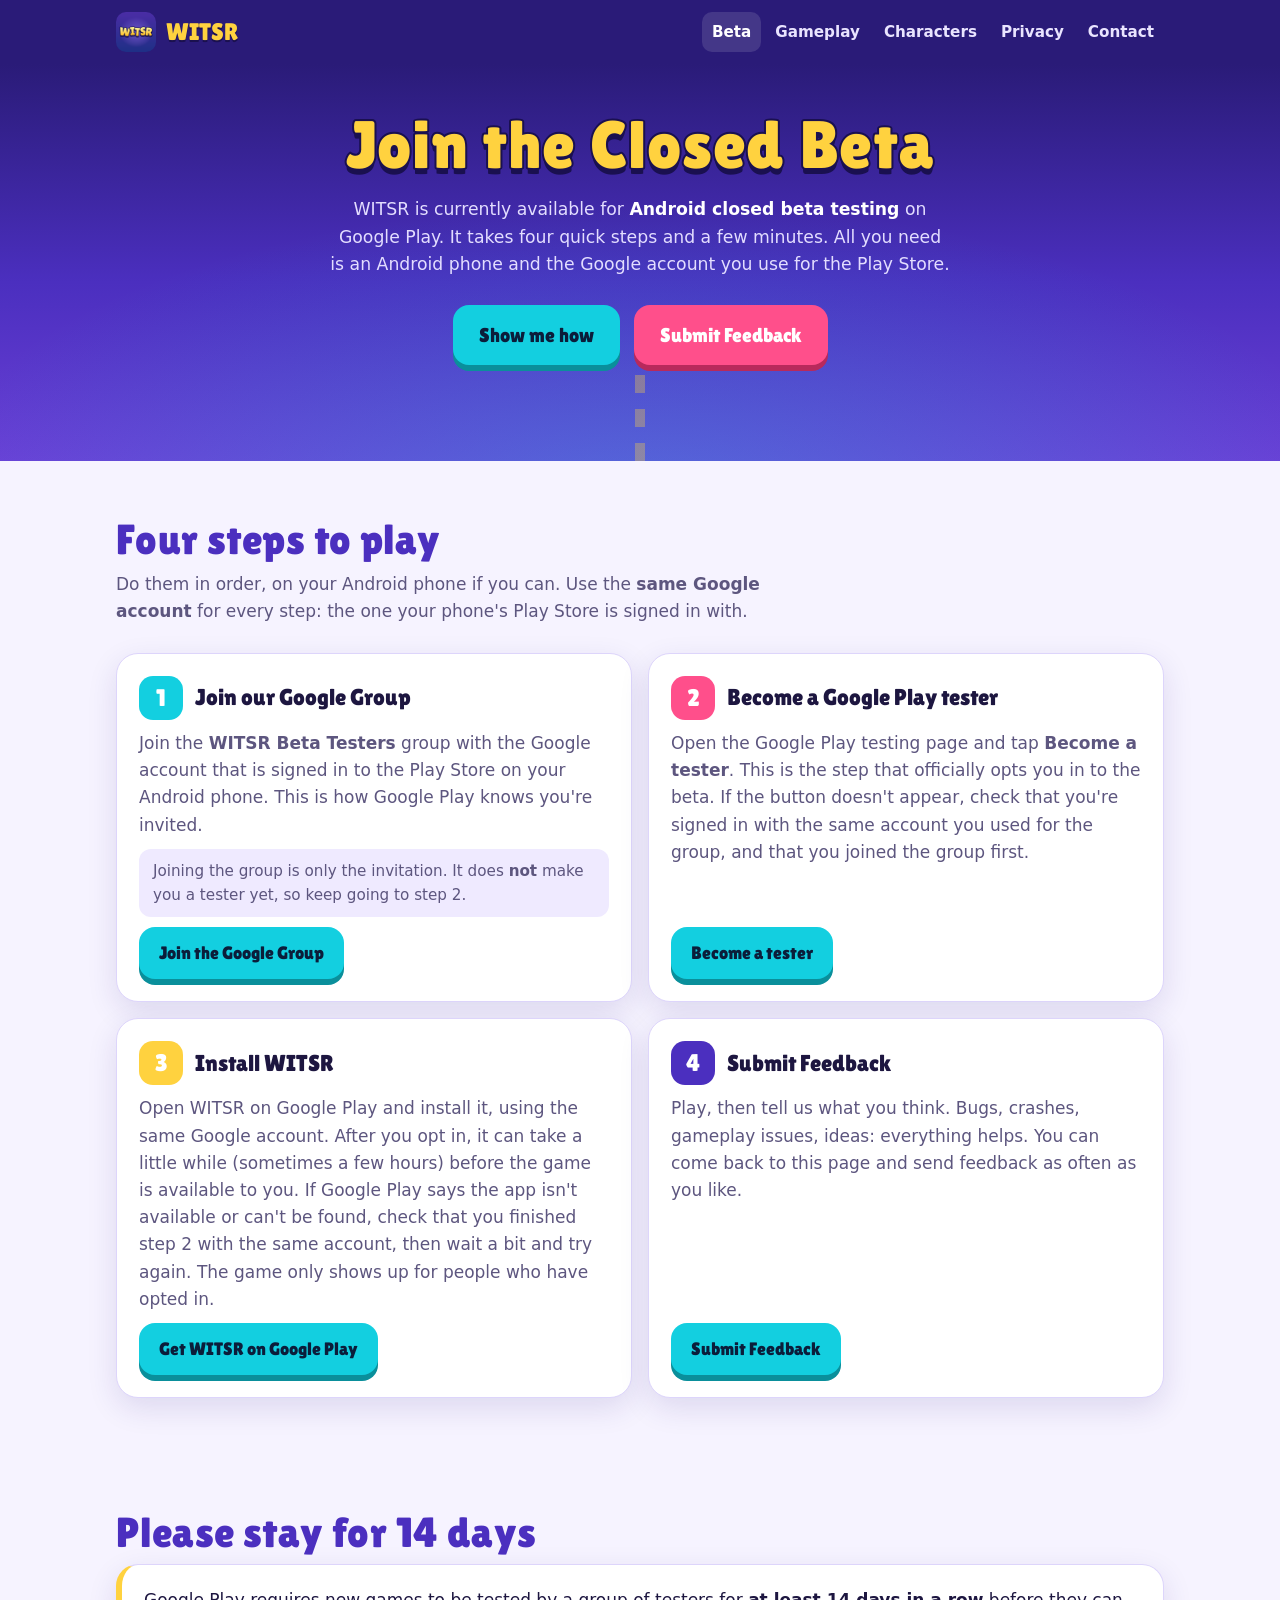
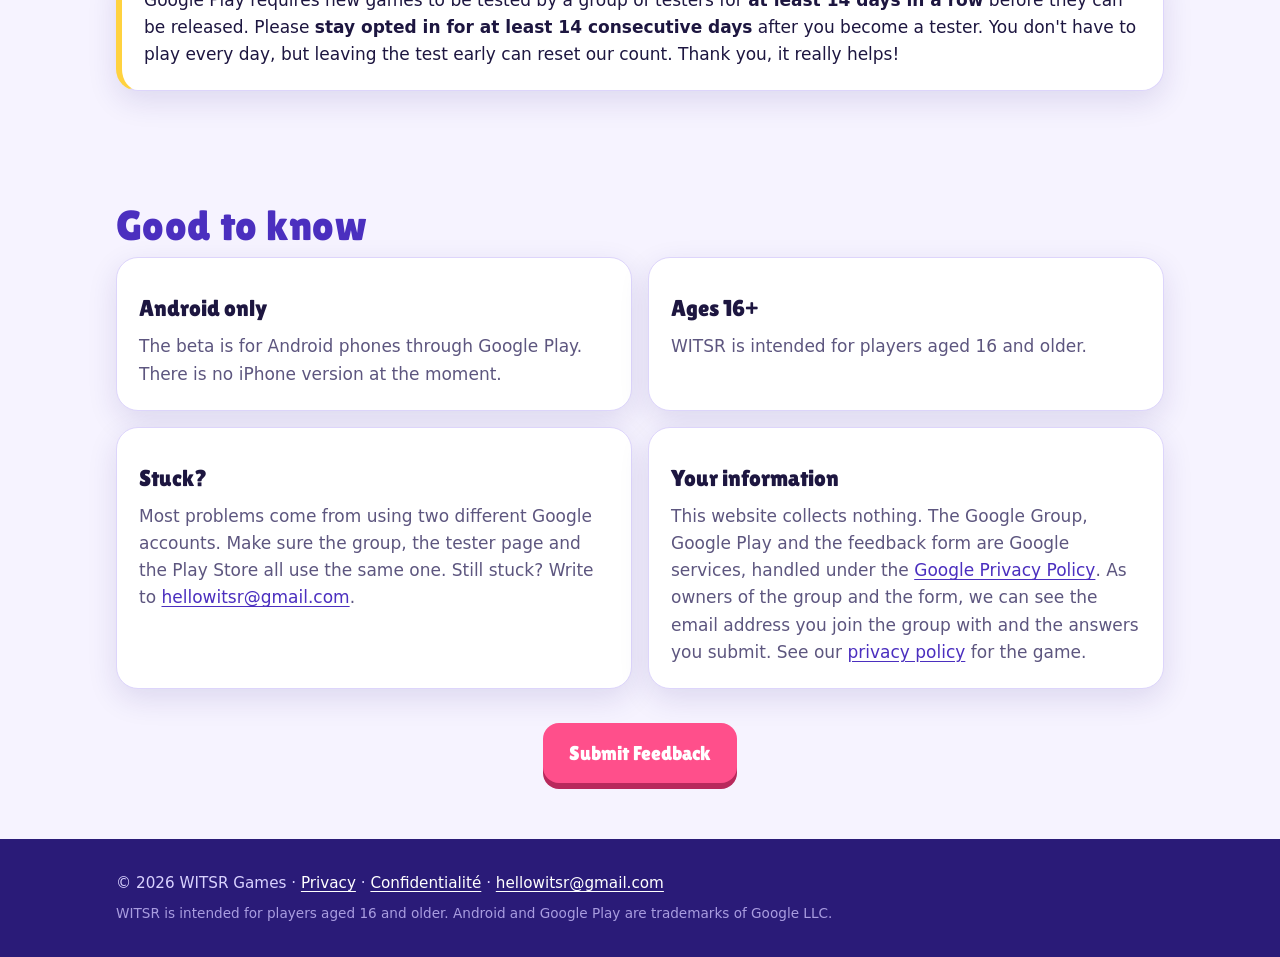
==== beta/index.html @ 65386f40 "Add closed beta signup page and homepage beta buttons - beta/: four-step guide (Google Group, Become" ====
<!doctype html>
<html lang="en">
<head>
  <meta charset="utf-8">
  <meta name="viewport" content="width=device-width, initial-scale=1">
  <title>Join the Closed Beta — WITSR</title>
  <meta name="description" content="WITSR is in closed beta on Android. Join the tester group, opt in on Google Play, install WITSR and send us your feedback.">
  <meta name="theme-color" content="#2a1b78">
  <meta property="og:title" content="Join the WITSR closed beta">
  <meta property="og:description" content="WITSR — Why Is This So Ridiculous? is in closed beta on Android. Four quick steps to start playing.">
  <meta property="og:type" content="website">
  <meta property="og:image" content="../assets/img/witsr-icon-192.png">
  <link rel="icon" type="image/png" sizes="32x32" href="../assets/img/favicon-32.png">
  <link rel="apple-touch-icon" href="../assets/img/witsr-icon-192.png">
  <link rel="preload" href="../assets/fonts/LilitaOne-Regular.ttf" as="font" type="font/ttf" crossorigin>
  <link rel="stylesheet" href="../assets/css/style.css">
</head>
<body>
  <a class="skip" href="#main">Skip to content</a>

  <header class="site-header">
    <div class="wrap">
      <a class="brand" href="../" aria-label="WITSR home">
        <img src="../assets/img/witsr-icon-192.png" alt="" width="40" height="40">
        <span>WITSR</span>
      </a>
      <nav class="nav" aria-label="Main">
        <a href="./" aria-current="page">Beta</a>
        <a href="../#gameplay">Gameplay</a>
        <a href="../#characters">Characters</a>
        <a href="../privacy/">Privacy</a>
        <a href="../#contact">Contact</a>
      </nav>
    </div>
  </header>

  <main id="main">
    <section class="hero beta-hero" aria-labelledby="beta-title">
      <div class="wrap">
        <h1 id="beta-title" class="display beta-title">Join the Closed Beta</h1>
        <p class="tagline">WITSR is currently available for <strong>Android closed beta testing</strong> on Google Play. It takes four quick steps and a few minutes. All you need is an Android phone and the Google account you use for the Play Store.</p>
        <div class="cta-row">
          <a class="btn" href="#steps">Show me how</a>
          <a class="btn btn-alt" href="#feedback">Submit Feedback</a>
        </div>
      </div>
    </section>

    <section id="steps" aria-labelledby="steps-title">
      <div class="wrap">
        <h2 id="steps-title" class="section-title display">Four steps to play</h2>
        <p class="section-lead">Do them in order, on your Android phone if you can. Use the <strong>same Google account</strong> for every step: the one your phone's Play Store is signed in with.</p>

        <ol class="steps">
          <li class="card step">
            <div class="step-head"><span class="step-num c-cyan" aria-hidden="true">1</span><h3>Join our Google Group</h3></div>
            <p>Join the <strong>WITSR Beta Testers</strong> group with the Google account that is signed in to the Play Store on your Android phone. This is how Google Play knows you're invited.</p>
            <p class="step-note">Joining the group is only the invitation. It does <strong>not</strong> make you a tester yet, so keep going to step 2.</p>
            <a class="btn btn-step" href="https://groups.google.com/g/witsr-beta-testers" target="_blank" rel="noopener noreferrer">Join the Google Group<span class="sr-only"> (opens in a new tab)</span></a>
          </li>

          <li class="card step">
            <div class="step-head"><span class="step-num c-pink" aria-hidden="true">2</span><h3>Become a Google Play tester</h3></div>
            <p>Open the Google Play testing page and tap <strong>Become a tester</strong>. This is the step that officially opts you in to the beta. If the button doesn't appear, check that you're signed in with the same account you used for the group, and that you joined the group first.</p>
            <a class="btn btn-step" href="https://play.google.com/apps/testing/com.witsrgames.witsr" target="_blank" rel="noopener noreferrer">Become a tester<span class="sr-only"> (opens in a new tab)</span></a>
          </li>

          <li class="card step">
            <div class="step-head"><span class="step-num c-gold" aria-hidden="true">3</span><h3>Install WITSR</h3></div>
            <p>Open WITSR on Google Play and install it, using the same Google account. After you opt in, it can take a little while (sometimes a few hours) before the game is available to you. If Google Play says the app isn't available or can't be found, check that you finished step 2 with the same account, then wait a bit and try again. The game only shows up for people who have opted in.</p>
            <a class="btn btn-step" href="https://play.google.com/store/apps/details?id=com.witsrgames.witsr" target="_blank" rel="noopener noreferrer">Get WITSR on Google Play<span class="sr-only"> (opens in a new tab)</span></a>
          </li>

          <li class="card step" id="feedback">
            <div class="step-head"><span class="step-num c-purple" aria-hidden="true">4</span><h3>Submit Feedback</h3></div>
            <p>Play, then tell us what you think. Bugs, crashes, gameplay issues, ideas: everything helps. You can come back to this page and send feedback as often as you like.</p>
            <a class="btn btn-step" href="https://forms.gle/BceX3Wee6tmZcXMy8" target="_blank" rel="noopener noreferrer">Submit Feedback<span class="sr-only"> (opens in a new tab)</span></a>
          </li>
        </ol>
      </div>
    </section>

    <section class="stay" aria-labelledby="stay-title">
      <div class="wrap">
        <h2 id="stay-title" class="section-title display">Please stay for 14 days</h2>
        <div class="card callout">
          <p>Google Play requires new games to be tested by a group of testers for <strong>at least 14 days in a row</strong> before they can be released. Please <strong>stay opted in for at least 14 consecutive days</strong> after you become a tester. You don't have to play every day, but leaving the test early can reset our count. Thank you, it really helps!</p>
        </div>
      </div>
    </section>

    <section aria-labelledby="help-title">
      <div class="wrap">
        <h2 id="help-title" class="section-title display">Good to know</h2>
        <div class="grid two">
          <div class="card">
            <h3>Android only</h3>
            <p>The beta is for Android phones through Google Play. There is no iPhone version at the moment.</p>
          </div>
          <div class="card">
            <h3>Ages 16+</h3>
            <p>WITSR is intended for players aged 16 and older.</p>
          </div>
          <div class="card">
            <h3>Stuck?</h3>
            <p>Most problems come from using two different Google accounts. Make sure the group, the tester page and the Play Store all use the same one. Still stuck? Write to <a href="mailto:hellowitsr@gmail.com">hellowitsr@gmail.com</a>.</p>
          </div>
          <div class="card">
            <h3>Your information</h3>
            <p>This website collects nothing. The Google Group, Google Play and the feedback form are Google services, handled under the <a href="https://policies.google.com/privacy" target="_blank" rel="noopener noreferrer">Google Privacy Policy<span class="sr-only"> (opens in a new tab)</span></a>. As owners of the group and the form, we can see the email address you join the group with and the answers you submit. See our <a href="../privacy/">privacy policy</a> for the game.</p>
          </div>
        </div>
        <p class="cta-center"><a class="btn btn-alt" href="https://forms.gle/BceX3Wee6tmZcXMy8" target="_blank" rel="noopener noreferrer">Submit Feedback<span class="sr-only"> (opens in a new tab)</span></a></p>
      </div>
    </section>
  </main>

  <footer class="site-footer">
    <div class="wrap">
      <p>© 2026 WITSR Games · <a href="../privacy/">Privacy</a> · <a href="../privacy/fr/" hreflang="fr" lang="fr">Confidentialité</a> · <a href="mailto:hellowitsr@gmail.com">hellowitsr@gmail.com</a></p>
      <p class="fine">WITSR is intended for players aged 16 and older. Android and Google Play are trademarks of Google LLC.</p>
    </div>
  </footer>
</body>
</html>
---- assets/css/style.css ----
/* WITSR — Why Is This So Ridiculous?  Site stylesheet.
   Colours follow the game's "Pop Arcade" menu look: deep purple, gold logo, cyan and pink accents. */

@font-face {
  font-family: "Lilita One";
  src: url("../fonts/LilitaOne-Regular.ttf") format("truetype");
  font-weight: 400;
  font-style: normal;
  font-display: swap;
}

:root {
  --bg: #f6f3ff;
  --surface: #ffffff;
  --surface-2: #efeaff;
  --text: #1d1640;
  --muted: #5d567f;
  --line: #ddd5fb;
  --purple: #4b2fbf;
  --purple-deep: #2a1b78;
  --gold: #ffd23f;
  --cyan: #13cfe0;
  --pink: #ff4f8b;
  --shadow: 0 10px 30px rgba(42, 27, 120, 0.12);
  --radius: 22px;
  --maxw: 1080px;
  color-scheme: light;
}

@media (prefers-color-scheme: dark) {
  :root {
    --bg: #120c2e;
    --surface: #1d1547;
    --surface-2: #261c5c;
    --text: #f3f0ff;
    --muted: #b7aee6;
    --line: #36297a;
    --shadow: 0 10px 30px rgba(0, 0, 0, 0.35);
    color-scheme: dark;
  }
}

*, *::before, *::after { box-sizing: border-box; }

html { -webkit-text-size-adjust: 100%; }

body {
  margin: 0;
  background: var(--bg);
  color: var(--text);
  font: 17px/1.6 system-ui, -apple-system, "Segoe UI", Roboto, "Helvetica Neue", Arial, sans-serif;
}

img { max-width: 100%; height: auto; display: block; }

a { color: var(--purple); text-underline-offset: 3px; }
@media (prefers-color-scheme: dark) { a { color: #a99bff; } }
a:focus-visible, .btn:focus-visible { outline: 3px solid var(--cyan); outline-offset: 3px; border-radius: 8px; }

.wrap { width: 100%; max-width: var(--maxw); margin: 0 auto; padding: 0 16px; }

.display { font-family: "Lilita One", system-ui, sans-serif; font-weight: 400; letter-spacing: 0.01em; line-height: 1.1; }

.skip { position: absolute; left: -999px; }
.skip:focus { left: 16px; top: 16px; background: var(--surface); padding: 8px 12px; z-index: 10; }

/* ---------- Header ---------- */
.site-header {
  background: var(--purple-deep);
  color: #fff;
}
.site-header .wrap { display: flex; align-items: center; justify-content: space-between; gap: 12px; min-height: 64px; }
.brand { display: flex; align-items: center; gap: 10px; color: #fff; text-decoration: none; }
.brand img { width: 40px; height: 40px; border-radius: 10px; }
.brand span { font-family: "Lilita One", system-ui, sans-serif; font-size: 1.5rem; color: var(--gold); text-shadow: 0 2px 0 #1a1050; }
.nav { display: flex; gap: 4px; flex-wrap: wrap; }
.nav a { color: #e9e4ff; text-decoration: none; padding: 8px 10px; border-radius: 10px; font-weight: 600; font-size: 0.95rem; }
.nav a:hover, .nav a[aria-current="page"] { background: rgba(255, 255, 255, 0.12); color: #fff; }
/* Phones: the logo keeps its own row and the links sit centred underneath, so nothing overlaps. */
@media (max-width: 599px) {
  .site-header .wrap { flex-wrap: wrap; justify-content: center; gap: 4px; padding-top: 8px; padding-bottom: 6px; }
  .nav { justify-content: center; gap: 2px; }
  .nav a { padding: 6px 9px; }
}

/* ---------- Hero ---------- */
.hero {
  position: relative;
  overflow: hidden;
  color: #fff;
  text-align: center;
  background:
    radial-gradient(1200px 500px at 50% 110%, rgba(19, 207, 224, 0.28), transparent 60%),
    linear-gradient(180deg, #2a1b78 0%, #4b2fbf 55%, #6a3fd6 100%);
  padding: 56px 0 64px;
}
.hero::after {
  /* the game's road: a dashed centre line running into the distance */
  content: "";
  position: absolute; left: 50%; bottom: 0; width: 10px; height: 120px; transform: translateX(-50%);
  background: repeating-linear-gradient(180deg, rgba(255, 210, 63, 0.55) 0 18px, transparent 18px 34px);
  opacity: 0.6;
}
.logo {
  margin: 0;
  font-family: "Lilita One", system-ui, sans-serif;
  font-weight: 400;
  font-size: clamp(4rem, 18vw, 8.5rem);
  line-height: 1;
  color: var(--gold);
  -webkit-text-stroke: 6px #1a1050;
  paint-order: stroke fill;
  text-shadow: 0 8px 0 #1a1050, 0 14px 28px rgba(0, 0, 0, 0.35);
  transform: rotate(-3deg);
}
.hero .wrap { position: relative; z-index: 1; } /* content above the road line */
.subtitle { margin: 18px 0 0; font-family: "Lilita One", system-ui, sans-serif; font-size: clamp(1.2rem, 4.6vw, 1.9rem); color: #fff; }
.tagline { margin: 14px auto 0; max-width: 620px; color: #e3ddff; font-size: 1.08rem; }
.badges { display: flex; flex-wrap: wrap; justify-content: center; gap: 8px; margin: 22px 0 0; padding: 0; list-style: none; }
.badges li { background: rgba(255, 255, 255, 0.12); border: 1px solid rgba(255, 255, 255, 0.22); padding: 6px 12px; border-radius: 999px; font-weight: 700; font-size: 0.9rem; }
.btn {
  display: inline-block;
  margin-top: 26px;
  padding: 14px 26px;
  border-radius: 16px;
  background: var(--cyan);
  color: #0b1d3a;
  font-family: "Lilita One", system-ui, sans-serif;
  font-size: 1.25rem;
  text-decoration: none;
  box-shadow: 0 6px 0 #0a8f9b;
}
.btn:hover { filter: brightness(1.05); }
.btn:active { transform: translateY(3px); box-shadow: 0 3px 0 #0a8f9b; }

/* Hero call-to-action pair: side by side when they fit, full-width stacked on narrow phones. */
.cta-row { display: flex; flex-wrap: wrap; justify-content: center; gap: 14px; margin-top: 26px; }
.cta-row .btn { margin-top: 0; }
@media (max-width: 479px) { .cta-row .btn { width: 100%; text-align: center; } }
.btn-big { font-size: 1.45rem; padding: 16px 30px; background: var(--gold); color: #3a2a00; box-shadow: 0 6px 0 #b8901c; }
.btn-big:active { box-shadow: 0 3px 0 #b8901c; }
.btn-alt { background: var(--pink); color: #fff; box-shadow: 0 6px 0 #b8295c; }
.btn-alt:active { box-shadow: 0 3px 0 #b8295c; }
.hero-note { margin: 16px 0 60px; color: #e3ddff; font-size: 0.95rem; font-weight: 600; }
.sr-only { position: absolute; width: 1px; height: 1px; padding: 0; margin: -1px; overflow: hidden; clip: rect(0 0 0 0); white-space: nowrap; border: 0; }

/* ---------- Sections ---------- */
section { padding: 56px 0; }
.section-title { font-size: clamp(1.8rem, 6vw, 2.6rem); margin: 0 0 8px; color: var(--purple); }
@media (prefers-color-scheme: dark) { .section-title { color: var(--gold); } }
.section-lead { margin: 0 0 28px; color: var(--muted); max-width: 680px; }

.grid { display: grid; gap: 16px; grid-template-columns: 1fr; }
@media (min-width: 640px) { .grid.two { grid-template-columns: repeat(2, 1fr); } }
@media (min-width: 900px) { .grid.four { grid-template-columns: repeat(4, 1fr); } .grid.three { grid-template-columns: repeat(3, 1fr); } }
@media (min-width: 640px) and (max-width: 899px) { .grid.four { grid-template-columns: repeat(2, 1fr); } }

.card {
  background: var(--surface);
  border: 1px solid var(--line);
  border-radius: var(--radius);
  padding: 22px;
  box-shadow: var(--shadow);
}
.card h3 { margin: 10px 0 6px; font-family: "Lilita One", system-ui, sans-serif; font-weight: 400; font-size: 1.45rem; }
.card p { margin: 0; color: var(--muted); }
.icon-dot {
  width: 48px; height: 48px; border-radius: 14px; display: grid; place-items: center;
  font-family: "Lilita One", system-ui, sans-serif; font-size: 1.5rem; color: #fff;
}
.c-cyan { background: var(--cyan); color: #0b1d3a; }
.c-pink { background: var(--pink); }
.c-gold { background: var(--gold); color: #3a2a00; }
.c-purple { background: var(--purple); }

/* ---------- Screenshots ---------- */
/* Phones: one row that scrolls sideways. Wider screens: four across. */
.shots {
  display: grid;
  grid-auto-flow: column;
  grid-auto-columns: 62%;
  gap: 14px;
  overflow-x: auto;
  scroll-snap-type: x mandatory;
  padding-bottom: 10px;
  -webkit-overflow-scrolling: touch;
}
@media (min-width: 640px) { .shots { grid-auto-columns: 38%; } }
@media (min-width: 900px) { .shots { grid-auto-flow: row; grid-template-columns: repeat(4, 1fr); grid-auto-columns: auto; overflow-x: visible; } }
.shot { margin: 0; scroll-snap-align: start; }
.shot img, .shot-placeholder {
  width: 100%;
  aspect-ratio: 1080 / 2340;
  border-radius: 20px;
  border: 4px solid #1a1050;
  box-shadow: var(--shadow);
  background: #120c2e;
  object-fit: cover;
}
.shot-placeholder {
  display: flex; flex-direction: column; align-items: center; justify-content: center; gap: 8px;
  padding: 14px; text-align: center; color: #fff;
  background: repeating-linear-gradient(135deg, #2a1b78 0 14px, #33228a 14px 28px);
  border-style: dashed; border-color: var(--gold);
}
.shot-placeholder span { font-family: "Lilita One", system-ui, sans-serif; color: var(--gold); font-size: 1.1rem; line-height: 1.2; }
.shot-placeholder small { color: #e3ddff; font-weight: 600; font-size: 0.85rem; }
.shot figcaption { margin-top: 8px; color: var(--muted); font-size: 0.95rem; text-align: center; }

/* ---------- Characters ---------- */
.characters { background: var(--surface-2); }
.char {
  display: flex; flex-direction: column; align-items: center; text-align: center;
  background:
    radial-gradient(160px 60px at 50% 92%, rgba(0, 0, 0, 0.18), transparent 70%),
    linear-gradient(180deg, #4b2fbf, #2a1b78);
  color: #fff;
  border: 0;
}
.char img { height: 260px; width: auto; object-fit: contain; margin-top: 4px; }
.char h3 { font-size: 2rem; color: var(--gold); -webkit-text-stroke: 3px #1a1050; paint-order: stroke fill; margin-top: 8px; }
.char .kit { font-weight: 700; color: var(--cyan); font-size: 0.95rem; margin: 2px 0 10px; }
.char p { color: #e3ddff; font-size: 0.96rem; }

/* ---------- Promise strip ---------- */
/* Compact cards of equal height; the text sits in the middle so no empty block gathers at the bottom. */
.promise .card { text-align: center; padding: 16px 18px; display: flex; flex-direction: column; justify-content: center; }
.promise strong { display: block; font-family: "Lilita One", system-ui, sans-serif; font-weight: 400; font-size: 1.35rem; line-height: 1.2; margin-bottom: 4px; color: var(--purple); }
@media (prefers-color-scheme: dark) { .promise strong { color: var(--gold); } }

/* ---------- Beta page ---------- */
.beta-hero { padding: 44px 0 96px; }
.beta-title { margin: 0; font-size: clamp(2.4rem, 11vw, 4.2rem); color: var(--gold); -webkit-text-stroke: 4px #1a1050; paint-order: stroke fill; text-shadow: 0 6px 0 #1a1050; }
.beta-hero .tagline strong { color: #fff; }
.steps { list-style: none; margin: 0; padding: 0; display: grid; gap: 16px; }
@media (min-width: 900px) { .steps { grid-template-columns: repeat(2, 1fr); } }
.step { display: flex; flex-direction: column; gap: 10px; }
.step-head { display: flex; align-items: center; gap: 12px; }
.step-head h3 { margin: 0; }
.step-num {
  flex: none; width: 44px; height: 44px; border-radius: 14px; display: grid; place-items: center;
  font-family: "Lilita One", system-ui, sans-serif; font-size: 1.5rem; color: #fff;
}
.step-note { background: var(--surface-2); border-radius: 12px; padding: 10px 14px; font-size: 0.95rem; }
.step .btn-step { margin-top: auto; align-self: flex-start; font-size: 1.1rem; padding: 12px 20px; }
@media (max-width: 479px) { .step .btn-step { align-self: stretch; text-align: center; } }
.callout { border-left: 6px solid var(--gold); }
.callout p { color: var(--text); }
.cta-center { text-align: center; margin: 8px 0 0; }

/* ---------- Footer ---------- */
.site-footer { background: var(--purple-deep); color: #d9d2ff; padding: 32px 0; font-size: 0.95rem; }
.site-footer a { color: #fff; }
.site-footer .wrap { display: flex; flex-wrap: wrap; gap: 8px 24px; justify-content: space-between; }
.site-footer p { margin: 0; }
.fine { color: #a99de0; font-size: 0.85rem; }

/* ---------- Policy (long-form text) ---------- */
.doc { padding: 40px 0 64px; }
.doc .wrap { max-width: 780px; }
.doc h1 { font-family: "Lilita One", system-ui, sans-serif; font-weight: 400; font-size: clamp(2.2rem, 8vw, 3.2rem); color: var(--purple); margin: 0 0 6px; }
@media (prefers-color-scheme: dark) { .doc h1 { color: var(--gold); } }
.doc h2 { font-family: "Lilita One", system-ui, sans-serif; font-weight: 400; font-size: 1.6rem; margin: 40px 0 8px; color: var(--purple); }
@media (prefers-color-scheme: dark) { .doc h2 { color: #c9bfff; } }
.doc h3 { margin: 22px 0 6px; font-size: 1.1rem; }
.doc p, .doc li { color: var(--text); }
.doc ul { padding-left: 1.2em; }
.doc li { margin: 4px 0; }
.meta { color: var(--muted); margin: 0 0 20px; }
.summary { background: var(--surface); border: 1px solid var(--line); border-radius: var(--radius); padding: 18px 22px; box-shadow: var(--shadow); }
.summary ul { margin: 6px 0 0; }
.draft {
  background: #fff3c4; color: #4a3500; border: 2px dashed #e0b300; border-radius: 14px; padding: 12px 16px; margin: 0 0 22px; font-weight: 600;
}
.toc { background: var(--surface-2); border-radius: 16px; padding: 14px 20px; margin: 18px 0; }
.toc ol { margin: 6px 0 0; padding-left: 1.3em; }
.table-wrap { overflow-x: auto; }
table { width: 100%; border-collapse: collapse; margin: 10px 0; font-size: 0.95rem; }
th, td { text-align: left; vertical-align: top; padding: 10px; border-bottom: 1px solid var(--line); }
th { background: var(--surface-2); }

/* ---------- 404 ---------- */
.notfound { text-align: center; padding: 80px 16px; }
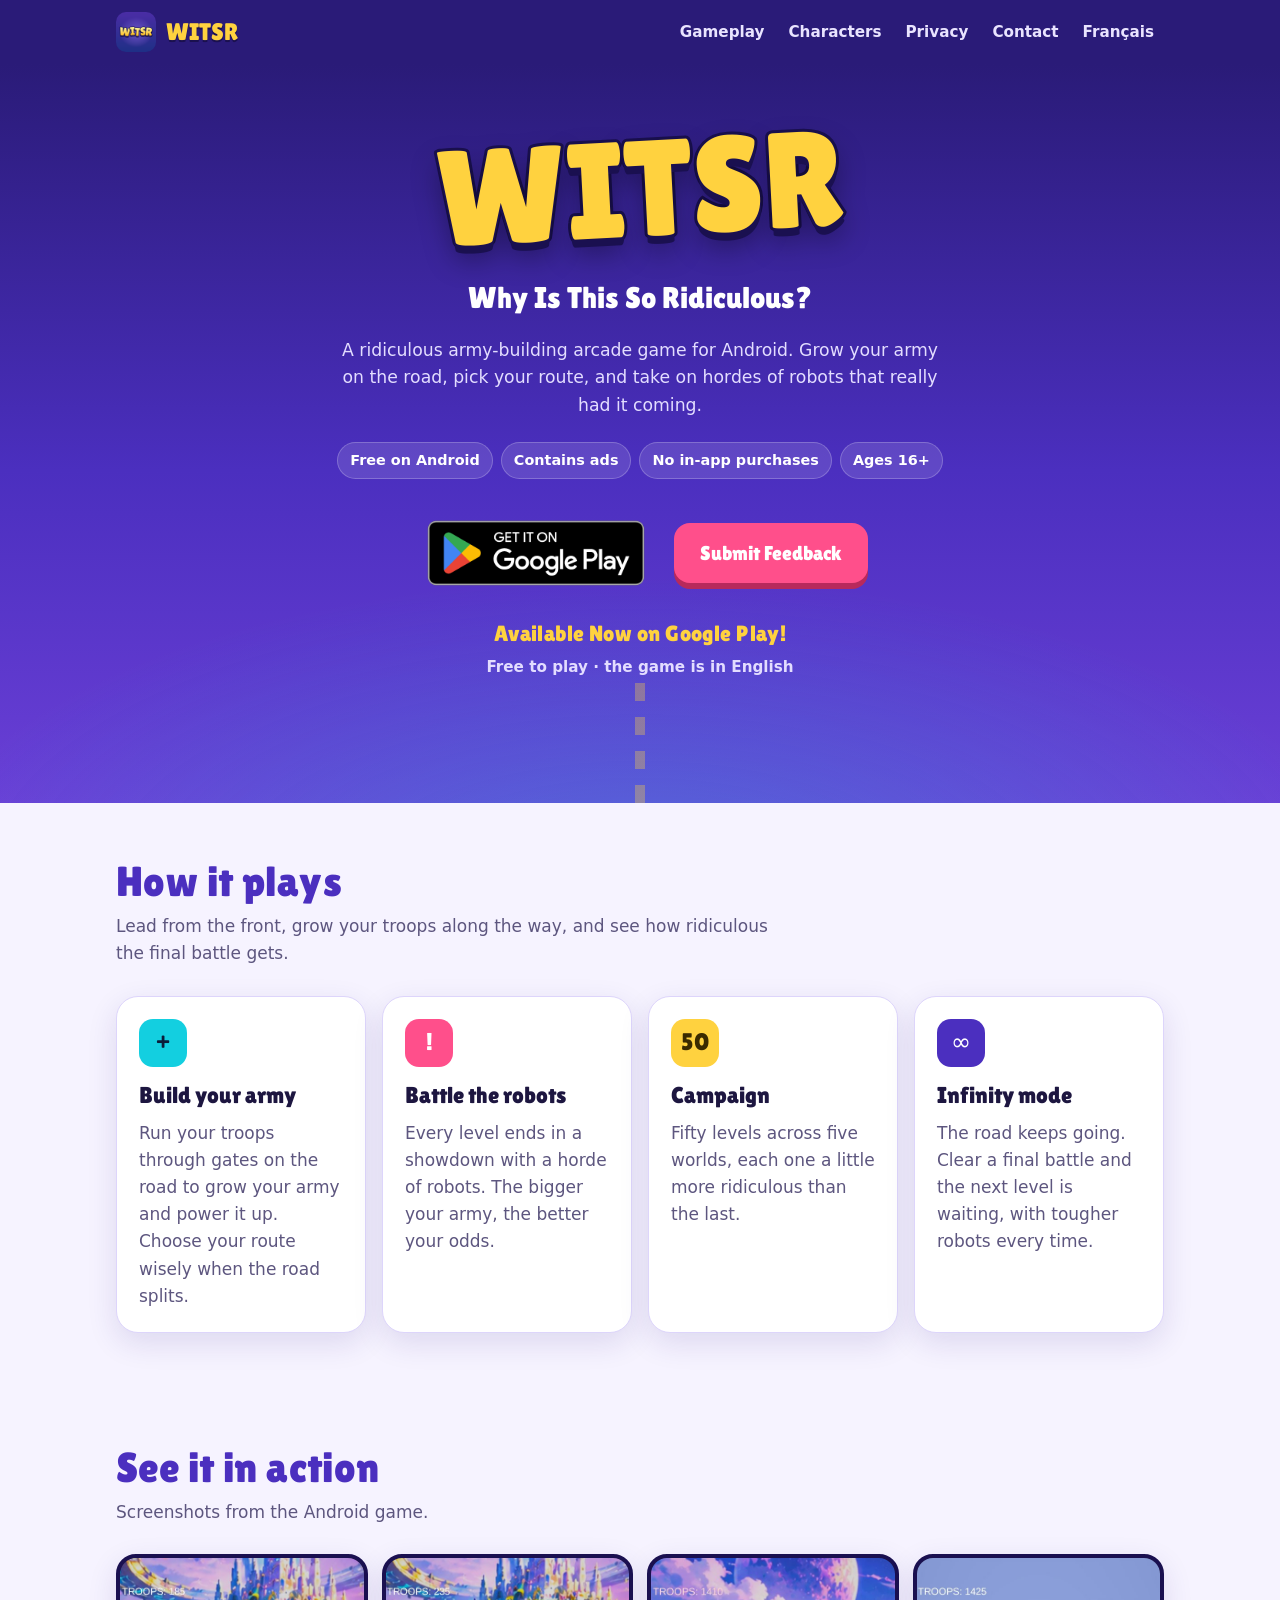
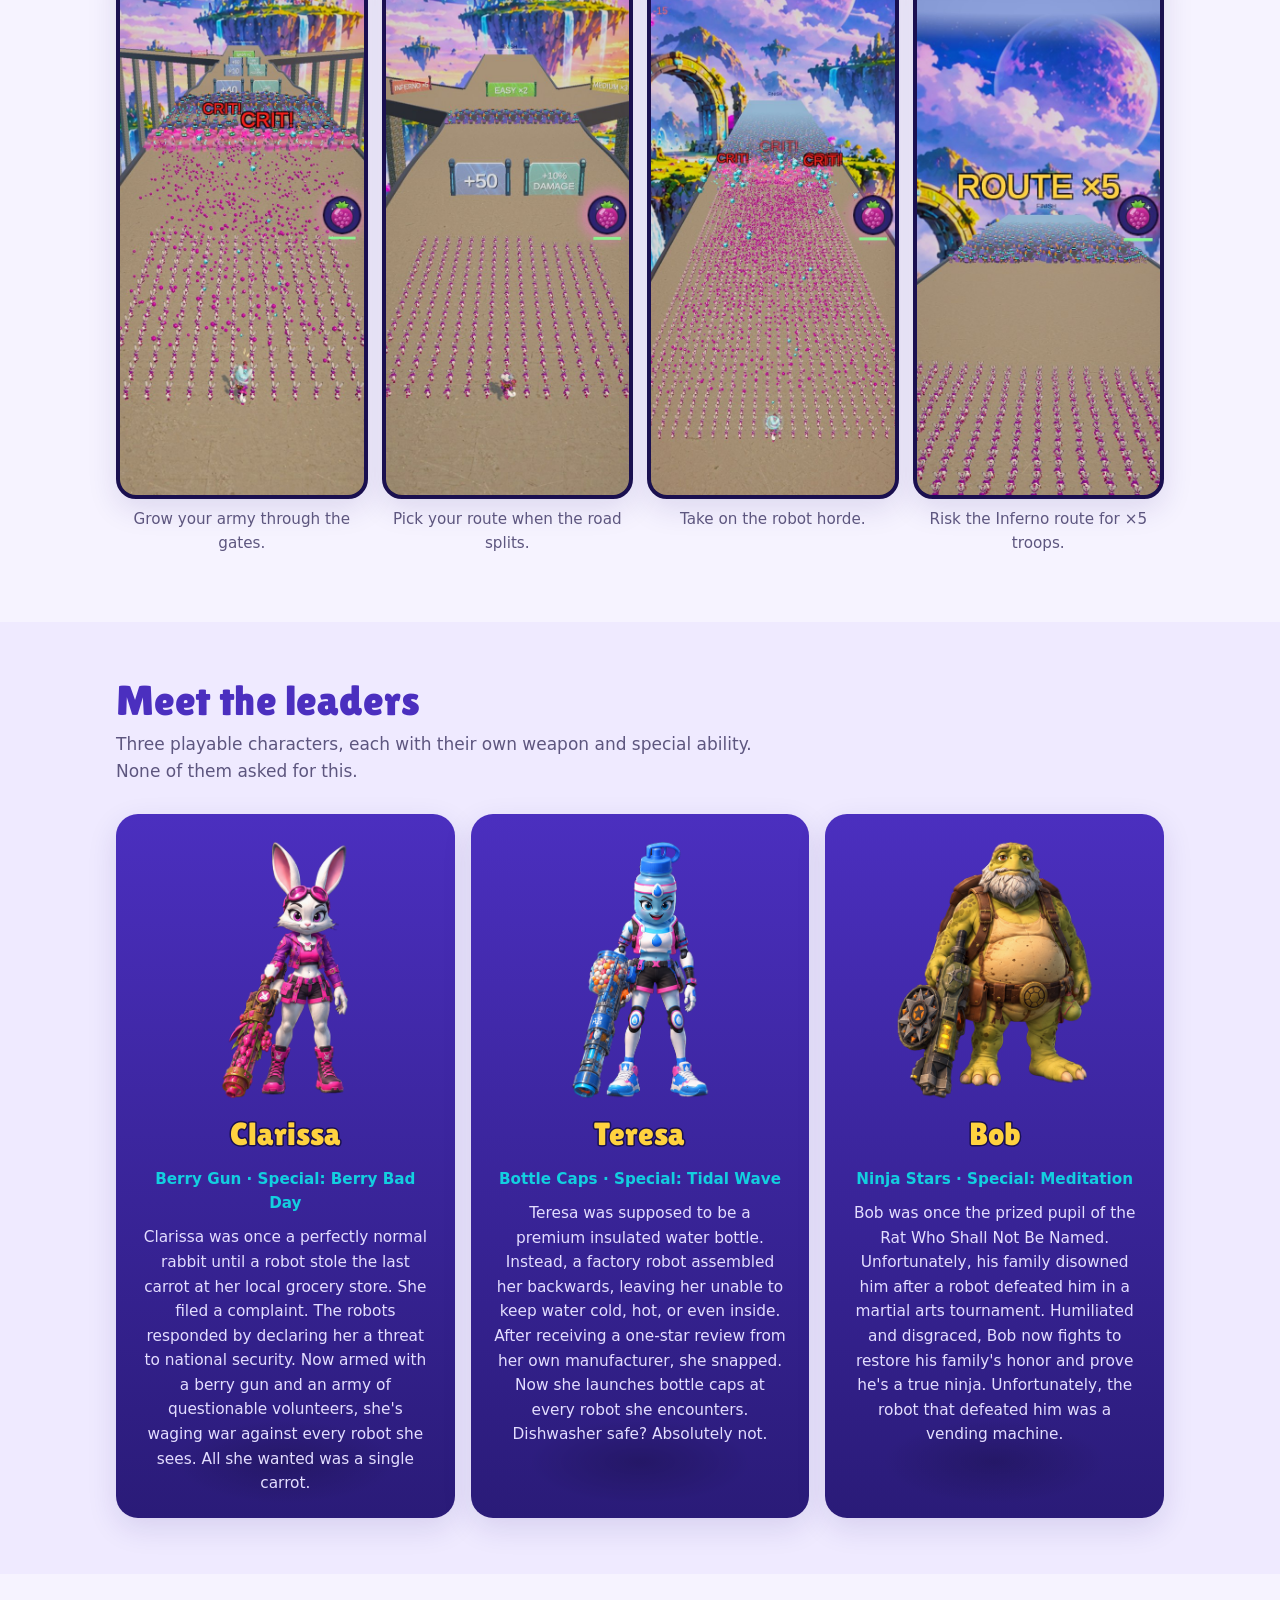
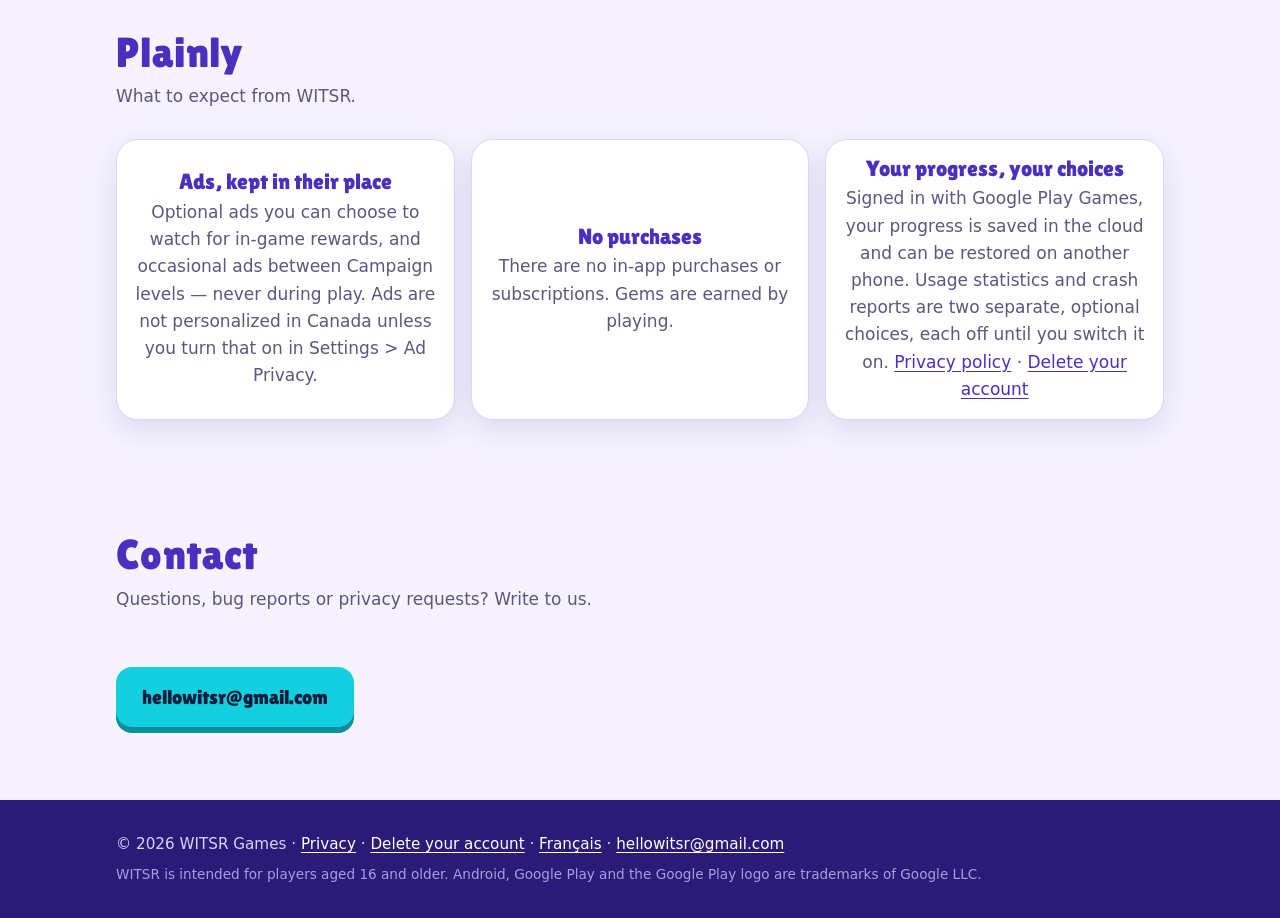
==== commit 82e82045: "WITSR is live: official Google Play badge, launch wording, retire beta page - EN/FR homepages: the J" ====
--- a/beta/index.html
+++ b/beta/index.html
@@ -3,123 +3,23 @@
 <head>
   <meta charset="utf-8">
   <meta name="viewport" content="width=device-width, initial-scale=1">
-  <title>Join the Closed Beta — WITSR</title>
-  <meta name="description" content="WITSR is in closed beta on Android. Join the tester group, opt in on Google Play, install WITSR and send us your feedback.">
+  <title>WITSR is available now on Google Play</title>
+  <meta name="robots" content="noindex">
   <meta name="theme-color" content="#2a1b78">
-  <meta property="og:title" content="Join the WITSR closed beta">
-  <meta property="og:description" content="WITSR — Why Is This So Ridiculous? is in closed beta on Android. Four quick steps to start playing.">
-  <meta property="og:type" content="website">
-  <meta property="og:image" content="../assets/img/witsr-icon-192.png">
+  <link rel="canonical" href="https://witsr.net/">
+  <meta http-equiv="refresh" content="0; url=../">
   <link rel="icon" type="image/png" sizes="32x32" href="../assets/img/favicon-32.png">
-  <link rel="apple-touch-icon" href="../assets/img/witsr-icon-192.png">
-  <link rel="preload" href="../assets/fonts/LilitaOne-Regular.ttf" as="font" type="font/ttf" crossorigin>
   <link rel="stylesheet" href="../assets/css/style.css">
 </head>
 <body>
-  <a class="skip" href="#main">Skip to content</a>
-
-  <header class="site-header">
-    <div class="wrap">
-      <a class="brand" href="../" aria-label="WITSR home">
-        <img src="../assets/img/witsr-icon-192.png" alt="" width="40" height="40">
-        <span>WITSR</span>
-      </a>
-      <nav class="nav" aria-label="Main">
-        <a href="./" aria-current="page">Beta</a>
-        <a href="../#gameplay">Gameplay</a>
-        <a href="../#characters">Characters</a>
-        <a href="../privacy/">Privacy</a>
-        <a href="../#contact">Contact</a>
-      </nav>
-    </div>
-  </header>
-
   <main id="main">
-    <section class="hero beta-hero" aria-labelledby="beta-title">
+    <section class="hero" aria-labelledby="title">
       <div class="wrap">
-        <h1 id="beta-title" class="display beta-title">Join the Closed Beta</h1>
-        <p class="tagline">WITSR is currently available for <strong>Android closed beta testing</strong> on Google Play. It takes four quick steps and a few minutes. All you need is an Android phone and the Google account you use for the Play Store.</p>
-        <div class="cta-row">
-          <a class="btn" href="#steps">Show me how</a>
-          <a class="btn btn-alt" href="#feedback">Submit Feedback</a>
-        </div>
-      </div>
-    </section>
-
-    <section id="steps" aria-labelledby="steps-title">
-      <div class="wrap">
-        <h2 id="steps-title" class="section-title display">Four steps to play</h2>
-        <p class="section-lead">Do them in order, on your Android phone if you can. Use the <strong>same Google account</strong> for every step: the one your phone's Play Store is signed in with.</p>
-
-        <ol class="steps">
-          <li class="card step">
-            <div class="step-head"><span class="step-num c-cyan" aria-hidden="true">1</span><h3>Join our Google Group</h3></div>
-            <p>Join the <strong>WITSR Beta Testers</strong> group with the Google account that is signed in to the Play Store on your Android phone. This is how Google Play knows you're invited.</p>
-            <p class="step-note">Joining the group is only the invitation. It does <strong>not</strong> make you a tester yet, so keep going to step 2.</p>
-            <a class="btn btn-step" href="https://groups.google.com/g/witsr-beta-testers" target="_blank" rel="noopener noreferrer">Join the Google Group<span class="sr-only"> (opens in a new tab)</span></a>
-          </li>
-
-          <li class="card step">
-            <div class="step-head"><span class="step-num c-pink" aria-hidden="true">2</span><h3>Become a Google Play tester</h3></div>
-            <p>Open the Google Play testing page and tap <strong>Become a tester</strong>. This is the step that officially opts you in to the beta. If the button doesn't appear, check that you're signed in with the same account you used for the group, and that you joined the group first.</p>
-            <a class="btn btn-step" href="https://play.google.com/apps/testing/com.witsrgames.witsr" target="_blank" rel="noopener noreferrer">Become a tester<span class="sr-only"> (opens in a new tab)</span></a>
-          </li>
-
-          <li class="card step">
-            <div class="step-head"><span class="step-num c-gold" aria-hidden="true">3</span><h3>Install WITSR</h3></div>
-            <p>Open WITSR on Google Play and install it, using the same Google account. After you opt in, it can take a little while (sometimes a few hours) before the game is available to you. If Google Play says the app isn't available or can't be found, check that you finished step 2 with the same account, then wait a bit and try again. The game only shows up for people who have opted in.</p>
-            <a class="btn btn-step" href="https://play.google.com/store/apps/details?id=com.witsrgames.witsr" target="_blank" rel="noopener noreferrer">Get WITSR on Google Play<span class="sr-only"> (opens in a new tab)</span></a>
-          </li>
-
-          <li class="card step" id="feedback">
-            <div class="step-head"><span class="step-num c-purple" aria-hidden="true">4</span><h3>Submit Feedback</h3></div>
-            <p>Play, then tell us what you think. Bugs, crashes, gameplay issues, ideas: everything helps. You can come back to this page and send feedback as often as you like.</p>
-            <a class="btn btn-step" href="https://forms.gle/BceX3Wee6tmZcXMy8" target="_blank" rel="noopener noreferrer">Submit Feedback<span class="sr-only"> (opens in a new tab)</span></a>
-          </li>
-        </ol>
-      </div>
-    </section>
-
-    <section class="stay" aria-labelledby="stay-title">
-      <div class="wrap">
-        <h2 id="stay-title" class="section-title display">Please stay for 14 days</h2>
-        <div class="card callout">
-          <p>Google Play requires new games to be tested by a group of testers for <strong>at least 14 days in a row</strong> before they can be released. Please <strong>stay opted in for at least 14 consecutive days</strong> after you become a tester. You don't have to play every day, but leaving the test early can reset our count. Thank you, it really helps!</p>
-        </div>
-      </div>
-    </section>
-
-    <section aria-labelledby="help-title">
-      <div class="wrap">
-        <h2 id="help-title" class="section-title display">Good to know</h2>
-        <div class="grid two">
-          <div class="card">
-            <h3>Android only</h3>
-            <p>The beta is for Android phones through Google Play. There is no iPhone version at the moment.</p>
-          </div>
-          <div class="card">
-            <h3>Ages 16+</h3>
-            <p>WITSR is intended for players aged 16 and older.</p>
-          </div>
-          <div class="card">
-            <h3>Stuck?</h3>
-            <p>Most problems come from using two different Google accounts. Make sure the group, the tester page and the Play Store all use the same one. Still stuck? Write to <a href="mailto:hellowitsr@gmail.com">hellowitsr@gmail.com</a>.</p>
-          </div>
-          <div class="card">
-            <h3>Your information</h3>
-            <p>This website collects nothing. The Google Group, Google Play and the feedback form are Google services, handled under the <a href="https://policies.google.com/privacy" target="_blank" rel="noopener noreferrer">Google Privacy Policy<span class="sr-only"> (opens in a new tab)</span></a>. As owners of the group and the form, we can see the email address you join the group with and the answers you submit. See our <a href="../privacy/">privacy policy</a> for the game.</p>
-          </div>
-        </div>
-        <p class="cta-center"><a class="btn btn-alt" href="https://forms.gle/BceX3Wee6tmZcXMy8" target="_blank" rel="noopener noreferrer">Submit Feedback<span class="sr-only"> (opens in a new tab)</span></a></p>
+        <h1 id="title" class="logo">WITSR</h1>
+        <p class="tagline">WITSR is available now on Google Play. Taking you to the <a href="../">WITSR home page</a>.</p>
+        <p class="hero-note">&nbsp;</p>
       </div>
     </section>
   </main>
-
-  <footer class="site-footer">
-    <div class="wrap">
-      <p>© 2026 WITSR Games · <a href="../privacy/">Privacy</a> · <a href="../privacy/fr/" hreflang="fr" lang="fr">Confidentialité</a> · <a href="mailto:hellowitsr@gmail.com">hellowitsr@gmail.com</a></p>
-      <p class="fine">WITSR is intended for players aged 16 and older. Android and Google Play are trademarks of Google LLC.</p>
-    </div>
-  </footer>
 </body>
 </html>
--- a/assets/css/style.css
+++ b/assets/css/style.css
@@ -142,6 +142,16 @@
 .btn-alt { background: var(--pink); color: #fff; box-shadow: 0 6px 0 #b8295c; }
 .btn-alt:active { box-shadow: 0 3px 0 #b8295c; }
 .hero-note { margin: 16px 0 60px; color: #e3ddff; font-size: 0.95rem; font-weight: 600; }
+.hero-note .launch { display: block; font-family: "Lilita One", system-ui, sans-serif; font-weight: 400; font-size: 1.35rem; color: var(--gold); letter-spacing: 0.02em; margin-bottom: 4px; }
+/* Official Google Play badge: shown unmodified, never smaller than 40 px of artwork; its transparent margin is Google's clear space. */
+.cta-row { align-items: center; }
+.play-badge { display: inline-block; line-height: 0; border-radius: 12px; transition: transform 0.15s ease; }
+.play-badge img { display: block; height: 96px; width: auto; }
+.play-badge:hover { transform: translateY(-2px); }
+.play-badge:active { transform: translateY(1px); }
+.play-badge:focus-visible { outline: 3px solid var(--cyan); outline-offset: 2px; }
+@media (max-width: 479px) { .play-badge { width: 100%; text-align: center; } .play-badge img { height: 84px; margin: 0 auto; } }
+@media (prefers-reduced-motion: reduce) { .play-badge { transition: none; } .play-badge:hover, .play-badge:active { transform: none; } }
 .sr-only { position: absolute; width: 1px; height: 1px; padding: 0; margin: -1px; overflow: hidden; clip: rect(0 0 0 0); white-space: nowrap; border: 0; }
 
 /* ---------- Sections ---------- */
